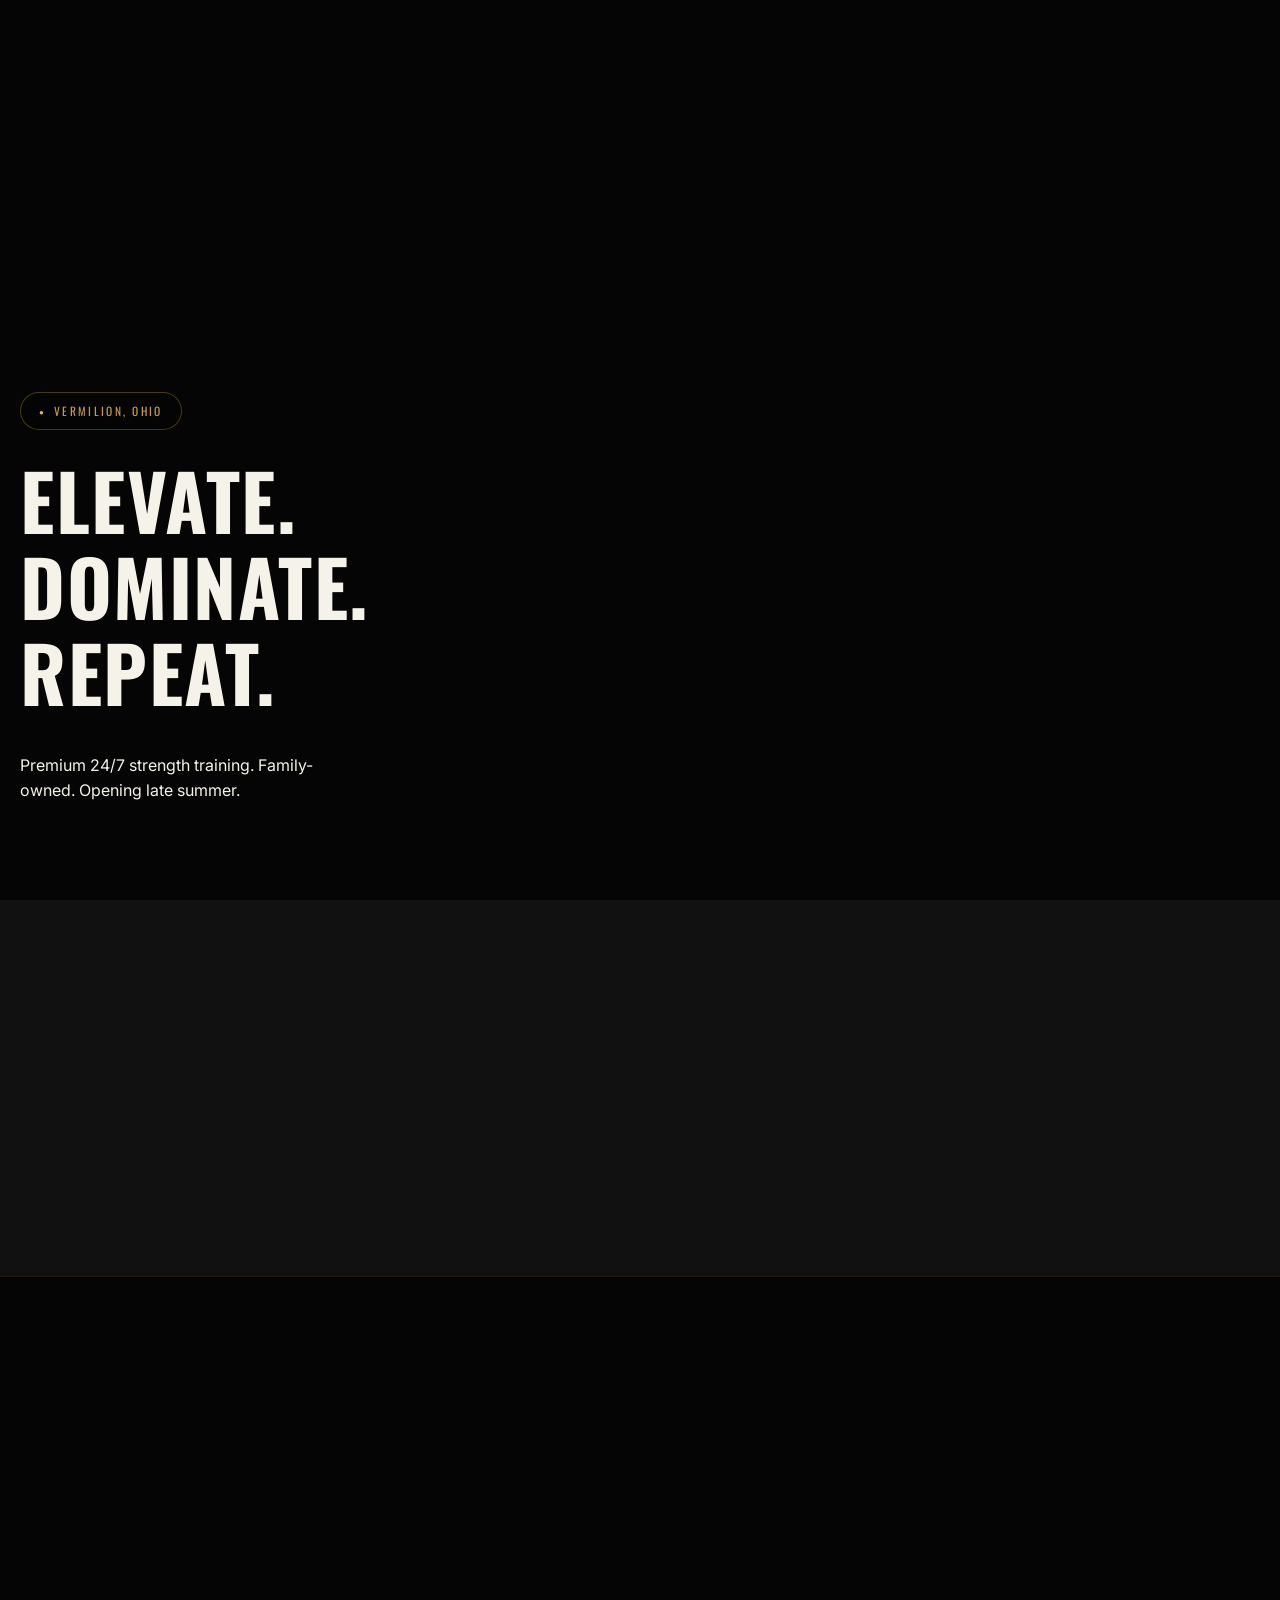
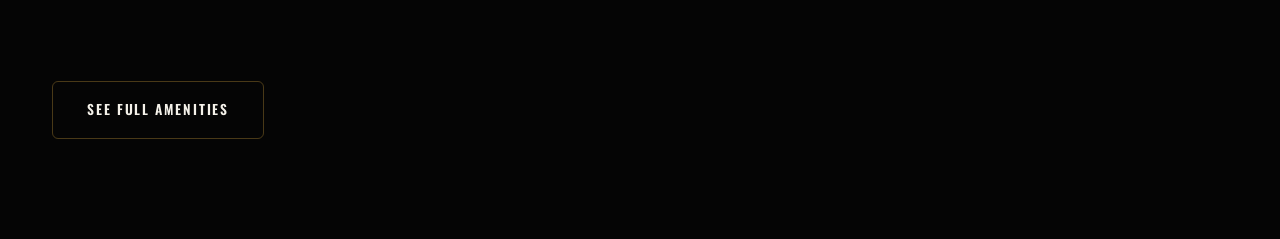
==== index.html @ 4d2f26b1 "Grey out and strike through completed Build milestones" ====
<!doctype html>
<html lang="en">
<head>
<meta charset="UTF-8">
<meta name="viewport" content="width=device-width, initial-scale=1">
<title>Apex Strength Club | 24/7 Gym Coming to Vermilion, Ohio</title>
<meta name="description" content="Apex Strength Club is bringing premium 24/7 strength training, recovery amenities, a posing room, smoothie bar, and a luxury gym experience to Vermilion, Ohio.">
<link rel="canonical" href="https://apexstrengthclub.com/">

<meta property="og:type" content="website">
<meta property="og:title" content="Apex Strength Club | 24/7 Gym Coming to Vermilion, Ohio">
<meta property="og:description" content="Premium 24/7 strength training, recovery, and bodybuilding culture coming to Vermilion, Ohio. Memberships starting at $64.99/month.">
<meta property="og:image" content="https://apexstrengthclub.com/assets/images/web/gym-interior-main.jpg">
<meta property="og:url" content="https://apexstrengthclub.com/">
<meta name="twitter:card" content="summary_large_image">

<link rel="icon" href="/favicon.ico" sizes="any">
<link rel="icon" type="image/png" sizes="32x32" href="assets/images/favicon/favicon-32.png">
<link rel="icon" type="image/png" sizes="16x16" href="assets/images/favicon/favicon-16.png">
<link rel="apple-touch-icon" sizes="180x180" href="assets/images/favicon/apple-touch-icon.png">

<link rel="preconnect" href="https://fonts.googleapis.com">
<link rel="preconnect" href="https://fonts.gstatic.com" crossorigin>
<link href="https://fonts.googleapis.com/css2?family=Oswald:wght@500;600;700&family=Inter:wght@400;500;600&display=swap" rel="stylesheet">
<link rel="stylesheet" href="assets/css/styles.css?v=16">

<script type="application/ld+json">
{
  "@context": "https://schema.org",
  "@type": "SportsActivityLocation",
  "name": "Apex Strength Club",
  "image": "https://apexstrengthclub.com/assets/images/web/gym-interior-main.jpg",
  "url": "https://apexstrengthclub.com/",
  "email": "apexstrengthclub00@gmail.com",
  "address": {
    "@type": "PostalAddress",
    "streetAddress": "4345 Liberty Avenue",
    "addressLocality": "Vermilion",
    "addressRegion": "OH",
    "postalCode": "44089",
    "addressCountry": "US"
  },
  "openingHours": "Mo-Su 00:00-24:00",
  "priceRange": "$20-$69.99",
  "sameAs": ["https://www.facebook.com/p/Apex-strength-Club-61581613797288/"]
}
</script>
<!-- CONFIRM before launch: add "telephone" field to the schema above once a business line is public. -->

<!-- Vercel Web Analytics -->
<script>window.va = window.va || function () { (window.vaq = window.vaq || []).push(arguments); };</script>
<script defer src="/_vercel/insights/script.js"></script>
</head>
<body data-page="home">

<div id="nav-ph"></div>

<main id="main-content">

  <!-- HERO -->
  <section class="hero">
    <video class="hero-media" data-bg-video autoplay muted loop playsinline preload="auto" poster="assets/images/posters/apex-gym-hero.jpg">
      <source src="assets/videos/optimized/apex-gym-hero.mp4" type="video/mp4">
    </video>
    <div class="container hero-content">
      <span class="hero-badge">Vermilion, Ohio</span>
      <h1>Elevate.<br>Dominate.<br>Repeat.</h1>
      <p class="lead" style="max-width:340px; font-size:1rem;">Premium 24/7 strength training. Family-owned. Opening late summer.</p>
    </div>
  </section>

  <!-- MEMBERSHIP CTA -->
  <section class="section section-alt" style="text-align:center;">
    <div class="container" data-reveal="up">
      <span class="kicker" style="justify-content:center">Membership</span>
      <h2>Starting at $64.99/month.</h2>
      <div class="cta-row" style="justify-content:center;">
        <a href="memberships.html" class="btn btn-primary">View Memberships</a>
      </div>
    </div>
  </section>

  <!-- DAY PASS CTA -->
  <section class="section" style="text-align:center; border-top:1px solid var(--border);">
    <div class="container" data-reveal="up">
      <span class="kicker" style="justify-content:center">New To Apex?</span>
      <h2>Come Check It Out With A Day Pass!</h2>
      <p class="lead" style="max-width:560px; margin-left:auto; margin-right:auto;">Not ready to commit to a membership? A day pass gets you full access to Apex for a single visit &mdash; no membership required.</p>
      <div class="cta-row" style="justify-content:center;">
        <a href="https://guru.gyminsight.com/join/woMivneUurTjLHj?optionId=2a419b0b-6538-4065-9791-3a7a3e7a1e15" target="_blank" rel="noopener noreferrer" class="btn btn-primary">Learn About Day Passes</a>
      </div>
    </div>
  </section>

  <!-- BRAND STATEMENT -->
  <section class="section section-alt" style="text-align:center; border-top:1px solid var(--border);">
    <div class="container" style="max-width:720px;" data-reveal="up">
      <span class="kicker" style="justify-content:center">Family-Owned</span>
      <h2>Every detail, considered.</h2>
      <p class="lead">From the strength floor to the posing room to recovery &mdash; Apex is built to one standard. Membership is limited to 250 total spots.</p>
      <a href="about.html" class="link-minimal">Our Story &rarr;</a>
    </div>
  </section>

  <!-- GALLERY TEASER -->
  <section class="section" id="gallery">
    <div class="container">
      <div class="section-header" data-reveal="up">
        <span class="kicker">Inside Apex</span>
        <h2>A first look at what's coming.</h2>
        <p class="lead">Renderings of the strength floor, posing room, lobby, and locker rooms &mdash; the visual direction for the finished club.</p>
      </div>
      <div class="gallery-grid">
        <button type="button" class="gallery-item wide tall" data-lightbox="assets/images/web/gym-interior-main.jpg" data-caption="Main strength floor" data-reveal="left">
          <img src="assets/images/web/gym-interior-main.jpg" alt="Rendering of the Apex Strength Club main weight room with racks and the gold Apex wordmark on the back wall" loading="lazy">
          <span class="gallery-caption">Main Strength Floor</span>
        </button>
        <button type="button" class="gallery-item" data-lightbox="assets/images/web/gym-interior-lobby.jpg" data-caption="Front desk and lobby" data-reveal="right" data-reveal-delay="1">
          <img src="assets/images/web/gym-interior-lobby.jpg" alt="Rendering of the Apex Strength Club lobby and front desk with gold signage" loading="lazy">
          <span class="gallery-caption">Lobby</span>
        </button>
        <button type="button" class="gallery-item" data-lightbox="assets/images/web/posing-room-mockup.jpg" data-caption="Posing room" data-reveal="right" data-reveal-delay="2">
          <img src="assets/images/web/posing-room-mockup.jpg" alt="Rendering of the Apex Strength Club posing room with mirrored wall and gold branding" loading="lazy">
          <span class="gallery-caption">Posing Room</span>
        </button>
        <button type="button" class="gallery-item wide" data-lightbox="assets/images/web/gym-interior-main-2.jpg" data-caption="Dumbbell and accessory area" data-reveal="left" data-reveal-delay="2">
          <img src="assets/images/web/gym-interior-main-2.jpg" alt="Rendering of the Apex Strength Club dumbbell and accessory training area" loading="lazy">
          <span class="gallery-caption">Free Weight Area</span>
        </button>
        <button type="button" class="gallery-item" data-lightbox="assets/images/web/lockeroom-mockup.jpg" data-caption="Locker rooms and showers" data-reveal="right" data-reveal-delay="3">
          <img src="assets/images/web/lockeroom-mockup.jpg" alt="Rendering of the Apex Strength Club locker room and shower area with black tile and warm wood" loading="lazy">
          <span class="gallery-caption">Locker Rooms</span>
        </button>
      </div>
      <div class="cta-row" style="margin-top:36px;">
        <a href="amenities.html" class="btn btn-outline">See Full Amenities</a>
      </div>
    </div>
  </section>

</main>

<div id="footer-ph"></div>

<!-- Lightbox -->
<div class="lightbox" id="lightbox" role="dialog" aria-modal="true" aria-label="Image preview">
  <button class="lightbox-close" aria-label="Close image">&times;</button>
  <img src="" alt="">
  <p class="lightbox-caption"></p>
</div>
<div id="sticky-cta-ph"></div>

<script src="assets/js/components.js?v=6"></script>
<script>
  document.getElementById('nav-ph').innerHTML = NAV(document.body.dataset.page);
  document.getElementById('footer-ph').innerHTML = FOOTER;
  document.getElementById('sticky-cta-ph').innerHTML = MOBILE_STICKY_CTA;
</script>
<script src="assets/js/script.js?v=5"></script>
</body>
</html>
---- assets/css/styles.css ----
/* ============================================================
   APEX STRENGTH CLUB — design tokens + site styles
   Palette/type per client brief. No hardcoded colors below —
   everything reaches for the tokens in :root.
   ============================================================ */

:root {
  /* Brand colors (from build brief) */
  --bg: #050505;
  --surface: #111111;
  --panel: #1a1a1a;
  --accent: #c89a3a;
  --accent-glow: #e0b65a;
  --text: #f5f2ea;
  --muted: #a7a7a7;

  /* Derived */
  --border: rgba(200, 154, 58, 0.15);
  --border-s: rgba(200, 154, 58, 0.35);
  --shadow-glow: 0 0 40px rgba(200, 154, 58, 0.18);
  --overlay-strong: rgba(5, 5, 5, 0.78);
  --overlay-soft: rgba(5, 5, 5, 0.45);

  /* Radii */
  --r: 6px;
  --rl: 12px;
  --rxl: 20px;

  /* Type */
  --fd: 'Oswald', sans-serif;
  --fb: 'Inter', sans-serif;

  /* Layout */
  --container: 1240px;
  --nav-h: 88px;
}

/* ---------- Reset ---------- */
*, *::before, *::after { box-sizing: border-box; }
html { scroll-behavior: smooth; scroll-padding-top: var(--nav-h); overflow-x: hidden; }
body {
  margin: 0;
  background: var(--bg);
  color: var(--text);
  font-family: var(--fb);
  font-size: 16px;
  line-height: 1.6;
  -webkit-font-smoothing: antialiased;
  overflow-x: hidden; /* scroll-reveal transforms shouldn't introduce a horizontal scrollbar */
}
img { max-width: 100%; display: block; }
a { color: inherit; text-decoration: none; }
ul { list-style: none; margin: 0; padding: 0; }
button { font-family: inherit; cursor: pointer; }
input, select, textarea { font-family: inherit; }

/* Visible focus state everywhere, never silently removed */
a:focus-visible, button:focus-visible, input:focus-visible,
textarea:focus-visible, select:focus-visible {
  outline: 2px solid var(--accent-glow);
  outline-offset: 3px;
}

.visually-hidden {
  position: absolute; width: 1px; height: 1px; overflow: hidden;
  clip: rect(0 0 0 0); white-space: nowrap;
}

.skip-link {
  position: absolute; left: -9999px; top: 0; z-index: 2000;
  background: var(--accent); color: #14100a;
  padding: 12px 20px; border-radius: 0 0 var(--r) 0;
  font-family: var(--fd); text-transform: uppercase; letter-spacing: 0.05em;
}
.skip-link:focus { left: 0; }

/* ---------- Typography ---------- */
h1, h2, h3, h4 {
  font-family: var(--fd);
  text-transform: uppercase;
  letter-spacing: 0.03em;
  font-weight: 600;
  line-height: 1.12;
  margin: 0 0 0.5em;
  color: var(--text);
}
h1 { font-size: clamp(2.6rem, 6vw, 5rem); font-weight: 700; letter-spacing: 0.02em; }
h2 { font-size: clamp(2rem, 4vw, 3rem); }
h3 { font-size: clamp(1.25rem, 2.4vw, 1.6rem); }
p { margin: 0 0 1em; color: var(--muted); }
p.lead { font-size: 1.2rem; color: var(--text); }
strong { color: var(--text); }

.kicker {
  display: inline-flex;
  align-items: center;
  gap: 10px;
  font-family: var(--fd);
  text-transform: uppercase;
  letter-spacing: 0.28em;
  font-size: 0.78rem;
  color: var(--accent);
  margin-bottom: 1.1em;
}
.kicker::before {
  content: '';
  width: 28px; height: 2px;
  background: var(--accent);
  display: inline-block;
}

.text-gold { color: var(--accent); }
.text-muted { color: var(--muted); }

/* Understated secondary/exploratory link — reserve solid buttons for the one
   primary action per section, this for "learn more"-weight links. */
.link-minimal {
  display: inline-flex;
  align-items: center;
  gap: 8px;
  font-family: var(--fd);
  text-transform: uppercase;
  letter-spacing: 0.1em;
  font-size: 0.82rem;
  color: var(--accent);
  border-bottom: 1px solid var(--border-s);
  padding-bottom: 5px;
  transition: gap 0.25s ease, border-color 0.25s ease;
}
.link-minimal:hover { gap: 13px; border-color: var(--accent); }

/* ---------- Layout helpers ---------- */
.container {
  max-width: var(--container);
  margin: 0 auto;
  padding: 0 32px;
}
.section { padding: 100px 0; }
.section-alt { background: var(--surface); }
.section-header { max-width: 680px; margin-bottom: 56px; }
.section-header.center { margin-left: auto; margin-right: auto; text-align: center; }
.section-divider {
  height: 1px;
  background: linear-gradient(90deg, transparent, var(--border-s), transparent);
  border: none;
  margin: 0;
}

/* Peak motif divider — nods to the logo's mountain mark without repeating it literally */
.peak-divider {
  display: flex;
  justify-content: center;
  padding: 0;
  background: var(--bg);
}
.peak-divider svg { display: block; width: 64px; height: 24px; }

/* ---------- Buttons ---------- */
.btn {
  display: inline-flex;
  align-items: center;
  justify-content: center;
  gap: 10px;
  font-family: var(--fd);
  text-transform: uppercase;
  letter-spacing: 0.14em;
  font-size: 0.85rem;
  font-weight: 600;
  padding: 17px 34px;
  border-radius: var(--r);
  border: 1px solid transparent;
  transition: transform 0.2s ease, box-shadow 0.2s ease, background 0.2s ease, color 0.2s ease;
  white-space: nowrap;
}
.btn-primary {
  background: linear-gradient(135deg, var(--accent-glow), var(--accent));
  color: #14100a;
}
.btn-primary:hover { transform: translateY(-2px); box-shadow: var(--shadow-glow); }
.btn-outline {
  background: transparent;
  color: var(--text);
  border-color: var(--border-s);
}
.btn-outline:hover { border-color: var(--accent); color: var(--accent); }
.btn-block { width: 100%; }
.btn-sm { padding: 12px 22px; font-size: 0.75rem; }

.cta-row { display: flex; flex-wrap: wrap; gap: 16px; align-items: center; }

/* ---------- Nav ---------- */
.site-nav {
  position: fixed;
  top: 0; left: 0; right: 0;
  z-index: 500;
  display: flex;
  align-items: center;
  justify-content: space-between;
  height: var(--nav-h);
  padding: 0 32px;
  background: linear-gradient(to bottom, rgba(5,5,5,0.9), rgba(5,5,5,0));
  transition: background 0.3s ease, box-shadow 0.3s ease;
}
.site-nav.is-scrolled {
  background: rgba(5, 5, 5, 0.94);
  box-shadow: 0 1px 0 var(--border);
  backdrop-filter: blur(8px);
}
.nav-logo { display: flex; align-items: center; gap: 12px; flex-shrink: 0; }
.nav-logo img { height: 46px; width: 46px; object-fit: contain; }
.nav-logo-text {
  font-family: var(--fd);
  text-transform: uppercase;
  letter-spacing: 0.16em;
  font-size: 1rem;
  line-height: 1.1;
}
.nav-logo-text span { display: block; font-size: 0.6rem; color: var(--accent); letter-spacing: 0.3em; margin-top: 2px; }

.nav-links {
  display: flex;
  align-items: center;
  gap: 34px;
  margin: 0 auto;
}
.nav-links a {
  font-family: var(--fd);
  text-transform: uppercase;
  letter-spacing: 0.08em;
  font-size: 0.82rem;
  color: var(--text);
  position: relative;
  padding: 6px 0;
}
.nav-links a::after {
  content: '';
  position: absolute; left: 0; right: 100%; bottom: 0;
  height: 1px; background: var(--accent);
  transition: right 0.25s ease;
}
.nav-links a:hover::after, .nav-links a.is-active::after { right: 0; }
.nav-links a.is-active { color: var(--accent); }

.nav-dropdown { position: relative; list-style: none; }
.nav-dropdown-toggle {
  display: flex; align-items: center; gap: 6px;
  background: transparent; border: none; color: var(--text);
  font-family: var(--fd);
  text-transform: uppercase;
  letter-spacing: 0.08em;
  font-size: 0.82rem;
  padding: 6px 0;
}
.nav-dropdown-toggle .caret { font-size: 0.6rem; color: var(--accent); transition: transform 0.2s ease; }
.nav-dropdown-toggle.is-active { color: var(--accent); }
.nav-dropdown:hover .nav-dropdown-toggle .caret,
.nav-dropdown.is-open .nav-dropdown-toggle .caret { transform: rotate(180deg); }
.nav-dropdown-menu {
  position: absolute; top: calc(100% + 14px); left: 50%;
  transform: translateX(-50%) translateY(-6px);
  min-width: 160px;
  background: rgba(5, 5, 5, 0.98);
  border: 1px solid var(--border-s);
  border-radius: var(--r);
  padding: 8px;
  opacity: 0; visibility: hidden; pointer-events: none;
  transition: opacity 0.2s ease, transform 0.2s ease, visibility 0.2s ease;
  z-index: 20;
}
/* Invisible hover bridge: without this, moving the cursor straight down from
   "More" into the gap above the menu leaves both elements and closes it
   before the click ever lands. */
.nav-dropdown-menu::before {
  content: '';
  position: absolute;
  top: -14px; left: 0; right: 0; height: 14px;
}
.nav-dropdown:hover .nav-dropdown-menu,
.nav-dropdown.is-open .nav-dropdown-menu {
  opacity: 1; visibility: visible; pointer-events: auto;
  transform: translateX(-50%) translateY(0);
}
.nav-dropdown-menu a {
  display: block;
  padding: 10px 12px;
  white-space: nowrap;
  font-family: var(--fd);
  text-transform: uppercase;
  letter-spacing: 0.08em;
  font-size: 0.82rem;
  color: var(--text);
  border-radius: var(--r);
}
.nav-dropdown-menu a::after { display: none; }
.nav-dropdown-menu a:hover, .nav-dropdown-menu a.is-active { color: var(--accent); background: rgba(200, 154, 58, 0.08); }

.nav-actions { display: flex; align-items: center; gap: 18px; }
.nav-cta { flex-shrink: 0; }

.nav-toggle {
  display: none;
  flex-direction: column;
  justify-content: center;
  gap: 5px;
  width: 40px; height: 40px;
  background: transparent;
  border: 1px solid var(--border-s);
  border-radius: var(--r);
}
.nav-toggle span {
  display: block; height: 2px; width: 20px;
  margin: 0 auto;
  background: var(--text);
  transition: transform 0.25s ease, opacity 0.25s ease;
}
.nav-toggle[aria-expanded="true"] span:nth-child(1) { transform: translateY(7px) rotate(45deg); }
.nav-toggle[aria-expanded="true"] span:nth-child(2) { opacity: 0; }
.nav-toggle[aria-expanded="true"] span:nth-child(3) { transform: translateY(-7px) rotate(-45deg); }

/* ---------- Hero ---------- */
.hero {
  position: relative;
  min-height: 100svh;
  display: flex;
  align-items: flex-end;
  overflow: hidden;
  background: var(--bg) center/cover no-repeat;
}
.hero-media {
  position: absolute; inset: 0;
  width: 100%; height: 100%;
  object-fit: cover;
  z-index: 0;
  pointer-events: none; /* purely decorative background video — never intercept taps or show as "interactive" */
}
/* Belt-and-suspenders: some mobile browsers overlay a native play button on
   any <video>, autoplaying or not. These are background decoration, not a
   media player, so suppress every vendor's version of that control. */
.hero-media::-webkit-media-controls,
.hero-media::-webkit-media-controls-start-playback-button,
.hero-media::-webkit-media-controls-play-button {
  display: none !important;
  -webkit-appearance: none;
}
.hero::after {
  content: '';
  position: absolute; inset: 0;
  background:
    linear-gradient(to top, var(--overlay-strong) 10%, rgba(5,5,5,0.35) 55%, rgba(5,5,5,0.55) 100%);
  z-index: 1;
}
.hero-content {
  position: relative;
  z-index: 2;
  width: 100%;
  padding: 180px 0 80px;
}
.hero-badge {
  display: inline-flex;
  align-items: center;
  gap: 8px;
  border: 1px solid var(--border-s);
  background: rgba(5,5,5,0.5);
  color: var(--accent);
  font-family: var(--fd);
  text-transform: uppercase;
  letter-spacing: 0.2em;
  font-size: 0.72rem;
  padding: 9px 18px;
  border-radius: 999px;
  margin-bottom: 26px;
}
.hero-badge::before { content: '●'; font-size: 0.5rem; color: var(--accent-glow); }
.hero h1 { max-width: 900px; }
.hero .lead { max-width: 560px; font-size: 1.15rem; }
.hero-trustbar {
  display: flex; flex-wrap: wrap;
  gap: 12px 28px;
  margin-top: 46px;
  padding-top: 26px;
  border-top: 1px solid var(--border);
}
.hero-trustbar li {
  display: flex; align-items: center; gap: 8px;
  font-family: var(--fd);
  text-transform: uppercase;
  letter-spacing: 0.08em;
  font-size: 0.78rem;
  color: var(--text);
}
.hero-trustbar li::before { content: '◆'; color: var(--accent); font-size: 0.6rem; }

.page-hero {
  position: relative;
  min-height: 56vh;
  display: flex;
  align-items: flex-end;
  overflow: hidden;
  background: var(--bg) center/cover no-repeat;
}
.page-hero::after {
  content: '';
  position: absolute; inset: 0;
  background: linear-gradient(to top, var(--overlay-strong) 10%, rgba(5,5,5,0.45) 70%, rgba(5,5,5,0.65) 100%);
  z-index: 1;
}
.page-hero-media {
  position: absolute; inset: 0; width: 100%; height: 100%; object-fit: cover; z-index: 0;
}
.page-hero-content { position: relative; z-index: 2; padding: 170px 0 64px; }
.breadcrumb {
  font-family: var(--fd); text-transform: uppercase; letter-spacing: 0.14em;
  font-size: 0.75rem; color: var(--muted); margin-bottom: 18px;
}
.breadcrumb a:hover { color: var(--accent); }

/* ---------- Founding 50 offer band ---------- */
.offer-band {
  background: var(--panel);
  border-top: 1px solid var(--border);
  border-bottom: 1px solid var(--border);
  position: relative;
}
.offer-grid {
  display: grid;
  grid-template-columns: 1.2fr 1fr;
  gap: 60px;
  align-items: center;
}
.offer-stats {
  display: grid;
  grid-template-columns: repeat(3, 1fr);
  gap: 20px;
  margin: 34px 0;
}
.offer-stat {
  border: 1px solid var(--border);
  border-radius: var(--rl);
  padding: 22px 16px;
  text-align: center;
  background: rgba(200,154,58,0.03);
}
.offer-stat .num {
  font-family: var(--fd);
  font-size: clamp(1.6rem, 3vw, 2.2rem);
  color: var(--accent);
  display: block;
  margin-bottom: 4px;
}
.offer-stat .label {
  font-size: 0.72rem;
  text-transform: uppercase;
  letter-spacing: 0.1em;
  color: var(--muted);
}
.offer-card {
  background: linear-gradient(160deg, var(--surface), var(--bg));
  border: 1px solid var(--border-s);
  border-radius: var(--rxl);
  padding: 44px 38px;
  box-shadow: var(--shadow-glow);
}
.offer-price {
  font-family: var(--fd);
  font-size: clamp(3rem, 7vw, 4.4rem);
  color: var(--text);
  line-height: 1;
  margin-bottom: 4px;
}
.offer-price span { font-size: 1.2rem; color: var(--muted); text-transform: none; letter-spacing: 0; }
.offer-note { font-size: 0.85rem; color: var(--muted); margin: 18px 0 28px; }
.offer-list { display: flex; flex-direction: column; gap: 12px; margin-bottom: 30px; }
.offer-list li { display: flex; gap: 10px; align-items: flex-start; font-size: 0.92rem; color: var(--text); }
.offer-list li::before { content: '✓'; color: var(--accent); font-weight: 700; flex-shrink: 0; }

/* ---------- Membership pricing cards ---------- */
.pricing-grid {
  display: grid;
  grid-template-columns: repeat(3, 1fr);
  gap: 28px;
  align-items: stretch;
  padding-top: 14px; /* room for the badge to float above a card without clipping */
}
.pricing-card {
  position: relative;
  display: flex;
  flex-direction: column;
  background: linear-gradient(160deg, var(--surface), var(--bg));
  border: 1px solid var(--border-s);
  border-radius: var(--rxl);
  padding: 40px 30px;
  text-align: center;
  transform: scale(1);
  transition: transform 0.35s cubic-bezier(0.16, 0.8, 0.24, 1),
              opacity 0.35s ease, border-color 0.25s ease, box-shadow 0.35s ease;
}
/* Hovering one card grows it and gently recedes its siblings — a focus effect,
   not just a flat hover state. */
.pricing-grid:hover .pricing-card { transform: scale(0.96); opacity: 0.7; }
.pricing-grid .pricing-card:hover {
  transform: scale(1.06);
  opacity: 1;
  border-color: var(--accent);
  box-shadow: var(--shadow-glow);
  z-index: 2;
}
.pricing-card-badge {
  position: absolute; top: -14px; left: 50%;
  transform: translateX(-50%);
  background: linear-gradient(135deg, var(--accent-glow), var(--accent));
  color: #14100a;
  font-family: var(--fd);
  text-transform: uppercase;
  letter-spacing: 0.08em;
  font-size: 0.68rem;
  font-weight: 600;
  padding: 6px 16px;
  border-radius: 999px;
  white-space: nowrap;
}
.pricing-card h3 { font-size: 1.05rem; margin-bottom: 2px; }
.pricing-card-price {
  font-family: var(--fd);
  font-size: clamp(2.2rem, 4vw, 2.6rem);
  color: var(--accent);
  line-height: 1;
  margin: 14px 0 2px;
}
.pricing-card-price span { font-size: 0.9rem; color: var(--muted); text-transform: none; letter-spacing: 0; }
.pricing-card-note { font-size: 0.8rem; color: var(--muted); margin-bottom: 22px; }
.pricing-card .offer-list { flex: 1; text-align: left; }
.pricing-card .btn { width: 100%; margin-top: 24px; }

@media (max-width: 1024px) {
  .pricing-grid { grid-template-columns: 1fr; max-width: 460px; margin: 0 auto; }
  .pricing-grid:hover .pricing-card { transform: scale(1); opacity: 1; }
  .pricing-grid .pricing-card:hover { transform: scale(1); }
}

/* ---------- Amenities / feature grid ---------- */
.grid {
  display: grid;
  grid-template-columns: repeat(4, 1fr);
  gap: 24px;
}
.grid.cols-3 { grid-template-columns: repeat(3, 1fr); }
.grid.cols-2 { grid-template-columns: repeat(2, 1fr); }

.card {
  background: var(--surface);
  border: 1px solid var(--border);
  border-radius: var(--rl);
  padding: 32px 26px;
  transition: border-color 0.25s ease, transform 0.25s ease;
}
.card:hover { border-color: var(--border-s); transform: translateY(-4px); }
.icon-badge {
  width: 52px; height: 52px;
  border-radius: 50%;
  border: 1px solid var(--border-s);
  display: flex; align-items: center; justify-content: center;
  color: var(--accent);
  margin-bottom: 20px;
}
.icon-badge svg { width: 24px; height: 24px; }
.card h3 { margin-bottom: 10px; font-size: 1.1rem; }
.card p { font-size: 0.92rem; margin-bottom: 0; }

/* ---------- Merchandise / product cards ---------- */
.product-card { text-align: center; }
.product-visual {
  position: relative;
  aspect-ratio: 4 / 5;
  border-radius: var(--r);
  border: 1px dashed var(--border-s);
  background: linear-gradient(160deg, var(--panel), var(--surface));
  display: flex;
  flex-direction: column;
  align-items: center;
  justify-content: center;
  gap: 14px;
  margin-bottom: 22px;
  overflow: hidden;
  transition: border-color 0.3s ease, box-shadow 0.35s ease;
}
.product-card:hover .product-visual { border-color: var(--accent); box-shadow: var(--shadow-glow); }
.product-visual .icon-badge {
  margin-bottom: 0;
  transition: transform 0.35s cubic-bezier(0.16, 0.8, 0.24, 1);
}
.product-card:hover .product-visual .icon-badge { transform: scale(1.1); }
.product-visual-label {
  font-family: var(--fd);
  text-transform: uppercase;
  letter-spacing: 0.14em;
  font-size: 0.72rem;
  color: var(--muted);
}
.product-tag { font-size: 0.82rem; color: var(--muted); margin-top: 6px; margin-bottom: 0; }

/* ---------- Gallery ---------- */
.gallery-grid {
  display: grid;
  grid-template-columns: repeat(6, 1fr);
  grid-auto-rows: 220px;
  gap: 16px;
}
.gallery-item {
  position: relative;
  overflow: hidden;
  border-radius: var(--rl);
  cursor: pointer;
  grid-column: span 2;
}
button.gallery-item {
  display: block; width: 100%; margin: 0; padding: 0; border: 0;
  background: none; text-align: left; font: inherit; color: inherit;
}
.gallery-item.wide { grid-column: span 3; }
.gallery-item.tall { grid-row: span 2; }
.gallery-item img {
  width: 100%; height: 100%; object-fit: cover;
  transition: transform 0.5s ease;
}
.gallery-item:hover img { transform: scale(1.06); }
.gallery-item::after {
  content: '';
  position: absolute; inset: 0;
  background: linear-gradient(to top, rgba(5,5,5,0.75), transparent 55%);
}
.gallery-caption {
  position: absolute; left: 18px; bottom: 14px; z-index: 2;
  font-family: var(--fd); text-transform: uppercase; letter-spacing: 0.08em;
  font-size: 0.82rem; color: var(--text);
}

.lightbox {
  position: fixed; inset: 0; z-index: 1000;
  background: rgba(5,5,5,0.94);
  display: none;
  align-items: center; justify-content: center;
  padding: 40px;
}
.lightbox.is-open { display: flex; }
.lightbox img { max-width: 90vw; max-height: 82vh; border-radius: var(--r); }
.lightbox-close {
  position: absolute; top: 26px; right: 32px;
  width: 44px; height: 44px; border-radius: 50%;
  border: 1px solid var(--border-s); background: rgba(5,5,5,0.6); color: var(--text);
  font-size: 1.3rem; display: flex; align-items: center; justify-content: center;
}
.lightbox-caption {
  position: absolute; bottom: 30px; left: 0; right: 0; text-align: center;
  color: var(--muted); font-size: 0.85rem;
}

/* ---------- Timeline ---------- */
.timeline { display: flex; flex-direction: column; gap: 0; max-width: 720px; }
.timeline-item {
  position: relative;
  padding: 0 0 44px 44px;
  border-left: 1px solid var(--border-s);
}
.timeline-item:last-child { border-color: transparent; padding-bottom: 0; }
.timeline-dot {
  position: absolute; left: -7px; top: 0;
  width: 13px; height: 13px; border-radius: 50%;
  background: var(--bg); border: 2px solid var(--accent);
}
.timeline-item.is-active .timeline-dot { background: var(--accent); box-shadow: 0 0 0 4px rgba(200,154,58,0.2); }
.timeline-item.is-complete { opacity: 0.45; }
.timeline-item.is-complete .timeline-date,
.timeline-item.is-complete h3,
.timeline-item.is-complete p { color: var(--muted); }
.timeline-item.is-complete h3 { text-decoration: line-through; text-decoration-thickness: 1px; text-decoration-color: rgba(167,167,167,0.75); }
.timeline-item.is-complete .timeline-dot { border-color: var(--muted); }
.timeline-date {
  font-family: var(--fd); text-transform: uppercase; letter-spacing: 0.1em;
  font-size: 0.78rem; color: var(--accent); margin-bottom: 6px; display: block;
}
.timeline-item h3 { margin-bottom: 8px; }
.timeline-item p { margin-bottom: 0; }

/* ---------- About split ---------- */
.split {
  display: grid;
  grid-template-columns: 1fr 1fr;
  gap: 64px;
  align-items: center;
}
.split img { border-radius: var(--rxl); }
.split.reverse .split-media { order: 2; }

/* ---------- FAQ ---------- */
.faq-list { max-width: 820px; }
.faq-item {
  border-bottom: 1px solid var(--border);
}
.faq-question {
  width: 100%;
  display: flex; align-items: center; justify-content: space-between; gap: 20px;
  background: transparent; border: none; color: var(--text);
  text-align: left;
  padding: 26px 4px;
  font-family: var(--fd); text-transform: uppercase; letter-spacing: 0.03em;
  font-size: 1rem;
}
.faq-question .icon {
  flex-shrink: 0; width: 24px; height: 24px;
  border: 1px solid var(--border-s); border-radius: 50%;
  display: flex; align-items: center; justify-content: center;
  color: var(--accent); font-size: 0.9rem;
  transition: transform 0.25s ease;
}
.faq-item.is-open .faq-question .icon { transform: rotate(45deg); }
.faq-answer {
  max-height: 0;
  overflow: hidden;
  transition: max-height 0.3s ease;
}
.faq-answer-inner { padding: 0 4px 26px; max-width: 680px; }
.faq-item.is-open .faq-answer { max-height: 240px; }

/* ---------- Forms ---------- */
.form { display: flex; flex-direction: column; gap: 16px; max-width: 520px; }
.form-row { display: grid; grid-template-columns: 1fr 1fr; gap: 16px; }
.ff {
  width: 100%;
  background: var(--panel);
  border: 1px solid var(--border);
  border-radius: var(--r);
  padding: 15px 16px;
  color: var(--text);
  font-size: 1rem; /* keep >=16px so iOS Safari doesn't zoom on focus */
}
.ff::placeholder { color: var(--muted); }
.ff:focus { border-color: var(--accent); }
textarea.ff { resize: vertical; min-height: 110px; }
.form-note { font-size: 0.8rem; color: var(--muted); }

/* ---------- Map ---------- */
.map-section { border-radius: var(--rxl); overflow: hidden; border: 1px solid var(--border); }
.map-section iframe { display: block; filter: grayscale(0.3) invert(0.92) contrast(0.9); }

/* ---------- Footer ---------- */
.site-footer { background: var(--surface); border-top: 1px solid var(--border); padding: 80px 0 0; }
.footer-grid {
  display: grid;
  grid-template-columns: 1.6fr 1fr 1fr 1fr;
  gap: 40px;
  padding-bottom: 56px;
  border-bottom: 1px solid var(--border);
}
.footer-brand img { height: 44px; width: 44px; object-fit: contain; margin-bottom: 18px; }
.footer-brand p { font-size: 0.9rem; max-width: 280px; }
.footer-map {
  border-radius: var(--r);
  overflow: hidden;
  border: 1px solid var(--border);
  margin-bottom: 20px;
  max-width: 280px;
}
.footer-map iframe { display: block; filter: grayscale(0.3) invert(0.92) contrast(0.9); }
.footer-col h4 {
  font-size: 0.8rem; letter-spacing: 0.14em; color: var(--accent); margin-bottom: 18px;
}
.footer-col p, .footer-col a { font-size: 0.9rem; color: var(--muted); margin-bottom: 10px; display: block; }
.footer-col a:hover { color: var(--accent); }
.footer-social { display: flex; gap: 12px; margin-top: 6px; }
.footer-social a {
  width: 38px; height: 38px; border-radius: 50%;
  border: 1px solid var(--border-s);
  display: flex; align-items: center; justify-content: center;
  color: var(--text);
}
.footer-social a:hover { color: var(--accent); border-color: var(--accent); }
.footer-social svg { width: 16px; height: 16px; }

.footer-bottom {
  display: flex; flex-wrap: wrap; align-items: center; justify-content: space-between;
  gap: 12px;
  padding: 24px 0;
  font-size: 0.8rem;
  color: var(--muted);
}
.footer-credit a { color: var(--muted); }
.footer-credit a:hover { color: var(--accent); }

.footer-disclaimers {
  padding: 22px 0 32px;
  border-top: 1px solid var(--border);
  font-size: 0.74rem;
  color: var(--muted);
  display: flex; flex-direction: column; gap: 8px;
}

/* ---------- Mobile sticky CTA ---------- */
.mobile-sticky-cta {
  display: none;
  position: fixed; left: 0; right: 0; bottom: 0; z-index: 400;
  background: rgba(5,5,5,0.96);
  border-top: 1px solid var(--border-s);
  backdrop-filter: blur(10px);
  padding: 12px 14px calc(12px + env(safe-area-inset-bottom));
  gap: 10px;
}
.mobile-sticky-cta .msc-claim {
  flex: 1;
  text-align: center;
  background: linear-gradient(135deg, var(--accent-glow), var(--accent));
  color: #14100a;
  font-family: var(--fd); text-transform: uppercase; letter-spacing: 0.1em;
  font-size: 0.82rem; font-weight: 600;
  padding: 14px 10px;
  border-radius: var(--r);
}
.mobile-sticky-cta .msc-secondary {
  flex-shrink: 0;
  display: flex; align-items: center; justify-content: center;
  width: 48px;
  border: 1px solid var(--border-s);
  border-radius: var(--r);
  color: var(--text);
}

/* ---------- Prose pages (privacy / 404) ---------- */
.prose { max-width: 760px; }
.prose h2 { margin-top: 1.6em; }
.prose ul { list-style: disc; padding-left: 1.4em; margin-bottom: 1.2em; }
.prose li { color: var(--muted); margin-bottom: 0.4em; }

.error-page {
  min-height: 100vh;
  display: flex; flex-direction: column; align-items: center; justify-content: center;
  text-align: center;
  padding: 140px 24px 80px;
}
.error-page .code {
  font-family: var(--fd); color: var(--accent);
  font-size: clamp(4rem, 12vw, 8rem);
  line-height: 1;
  margin-bottom: 10px;
}

/* Badge (used for "coming soon" / status chips) */
.badge {
  display: inline-flex; align-items: center; gap: 8px;
  border: 1px solid var(--border-s);
  border-radius: 999px;
  padding: 6px 16px;
  font-family: var(--fd); text-transform: uppercase; letter-spacing: 0.12em;
  font-size: 0.7rem; color: var(--accent);
}

/* ============================================================
   Responsive — 1024 / 768 / 480 breakpoints, used consistently
   ============================================================ */
@media (max-width: 1024px) {
  .section { padding: 72px 0; }
  .grid { grid-template-columns: repeat(2, 1fr); }
  .grid.cols-3 { grid-template-columns: repeat(2, 1fr); }
  .offer-grid { grid-template-columns: 1fr; gap: 40px; }
  .split { grid-template-columns: 1fr; gap: 36px; }
  .split.reverse .split-media { order: 0; }
  .footer-grid { grid-template-columns: 1fr 1fr; gap: 36px; }
  .gallery-grid { grid-template-columns: repeat(4, 1fr); grid-auto-rows: 200px; }
  .gallery-item.wide { grid-column: span 2; }
}

@media (max-width: 768px) {
  .container { padding: 0 22px; }
  .site-nav { padding: 0 16px; }
  .nav-links {
    position: fixed; top: var(--nav-h); left: 0; right: 0;
    flex-direction: column; align-items: stretch;
    background: rgba(5,5,5,0.98);
    border-top: 1px solid var(--border);
    padding: 0 22px;
    gap: 4px;
    max-height: 0; overflow: hidden;
    transition: max-height 0.3s ease, padding 0.3s ease;
  }
  .nav-links.is-open { max-height: 640px; padding: 10px 22px 26px; }
  .nav-links a { display: block; width: 100%; padding: 14px 0; border-bottom: 1px solid var(--border); }
  .nav-links a::after { display: none; }
  .nav-toggle { display: flex; }
  /* .nav-links is position:fixed on mobile (out of flex flow), so with the CTA
     hidden, an empty .nav-actions box was still claiming the flex-end slot and
     stranding the toggle away from the true right edge. Drop it from flow too. */
  .nav-actions { display: none; }

  .nav-dropdown-toggle {
    width: 100%; justify-content: space-between;
    padding: 14px 0; border-bottom: 1px solid var(--border);
  }
  .nav-dropdown-menu {
    /* Plain display toggle on mobile — animating max-height here fights the
       outer nav-links flex column's own max-height transition and under-reports
       the container's height, clipping these links out of view. */
    display: none;
    position: static; transform: none;
    opacity: 1; visibility: visible; pointer-events: auto;
    background: transparent; border: none; z-index: auto;
    padding: 0 0 0 16px;
  }
  .nav-dropdown.is-open .nav-dropdown-menu { display: block; }
  /* Same specificity as the desktop :hover/.is-open transform rule, so it must be
     restated here (not just in the base .nav-dropdown-menu reset above) to win. */
  .nav-dropdown:hover .nav-dropdown-menu,
  .nav-dropdown.is-open .nav-dropdown-menu { transform: none; }
  .nav-dropdown-menu a { padding: 12px 0; border-bottom: 1px solid var(--border); }

  .section { padding: 56px 0; }
  .grid, .grid.cols-3, .grid.cols-2 { grid-template-columns: 1fr; }
  .offer-stats { grid-template-columns: 1fr; }
  .footer-grid { grid-template-columns: 1fr; gap: 30px; }
  .gallery-grid { grid-template-columns: repeat(2, 1fr); grid-auto-rows: 180px; }
  .gallery-item, .gallery-item.wide { grid-column: span 1; }
  .form-row { grid-template-columns: 1fr; }
  .mobile-sticky-cta { display: flex; }
  body { padding-bottom: 74px; } /* clear the sticky bar */
  .hero-content, .page-hero-content { padding-top: 150px; }
}

@media (max-width: 480px) {
  .section { padding: 40px 0; }
  .hero-trustbar { gap: 10px 18px; }
  .offer-card { padding: 32px 24px; }
  .btn { width: 100%; }
  .cta-row { flex-direction: column; align-items: stretch; }
  .footer-bottom { flex-direction: column; align-items: flex-start; }
}

@media (prefers-reduced-motion: reduce) {
  html { scroll-behavior: auto; }
  .gallery-item img, .card, .nav-links, .faq-answer, .product-visual, .product-visual .icon-badge { transition: none; }
}

/* ============================================================
   Scroll-reveal — elements pop in from the sides as they enter
   the viewport (see initScrollReveal in script.js). Purely a
   presentation layer: markup/content is unaffected either way.
   ============================================================ */
[data-reveal] {
  opacity: 0;
  transition: opacity 0.75s cubic-bezier(0.16, 0.8, 0.24, 1),
              transform 0.75s cubic-bezier(0.16, 0.8, 0.24, 1);
  will-change: transform, opacity;
}
[data-reveal="left"] { transform: translateX(-64px); }
[data-reveal="right"] { transform: translateX(64px); }
[data-reveal="up"] { transform: translateY(40px); }
[data-reveal].is-revealed { opacity: 1; transform: translateX(0) translateY(0); }

[data-reveal-delay="1"] { transition-delay: 0.08s; }
[data-reveal-delay="2"] { transition-delay: 0.16s; }
[data-reveal-delay="3"] { transition-delay: 0.24s; }
[data-reveal-delay="4"] { transition-delay: 0.32s; }
[data-reveal-delay="5"] { transition-delay: 0.4s; }
[data-reveal-delay="6"] { transition-delay: 0.48s; }

@media (max-width: 768px) {
  /* Shorter throw on mobile — narrower viewports make a 64px slide feel closer to a shove. */
  [data-reveal="left"] { transform: translateX(-32px); }
  [data-reveal="right"] { transform: translateX(32px); }
}

@media (prefers-reduced-motion: reduce) {
  [data-reveal] { opacity: 1; transform: none; transition: none; }
}
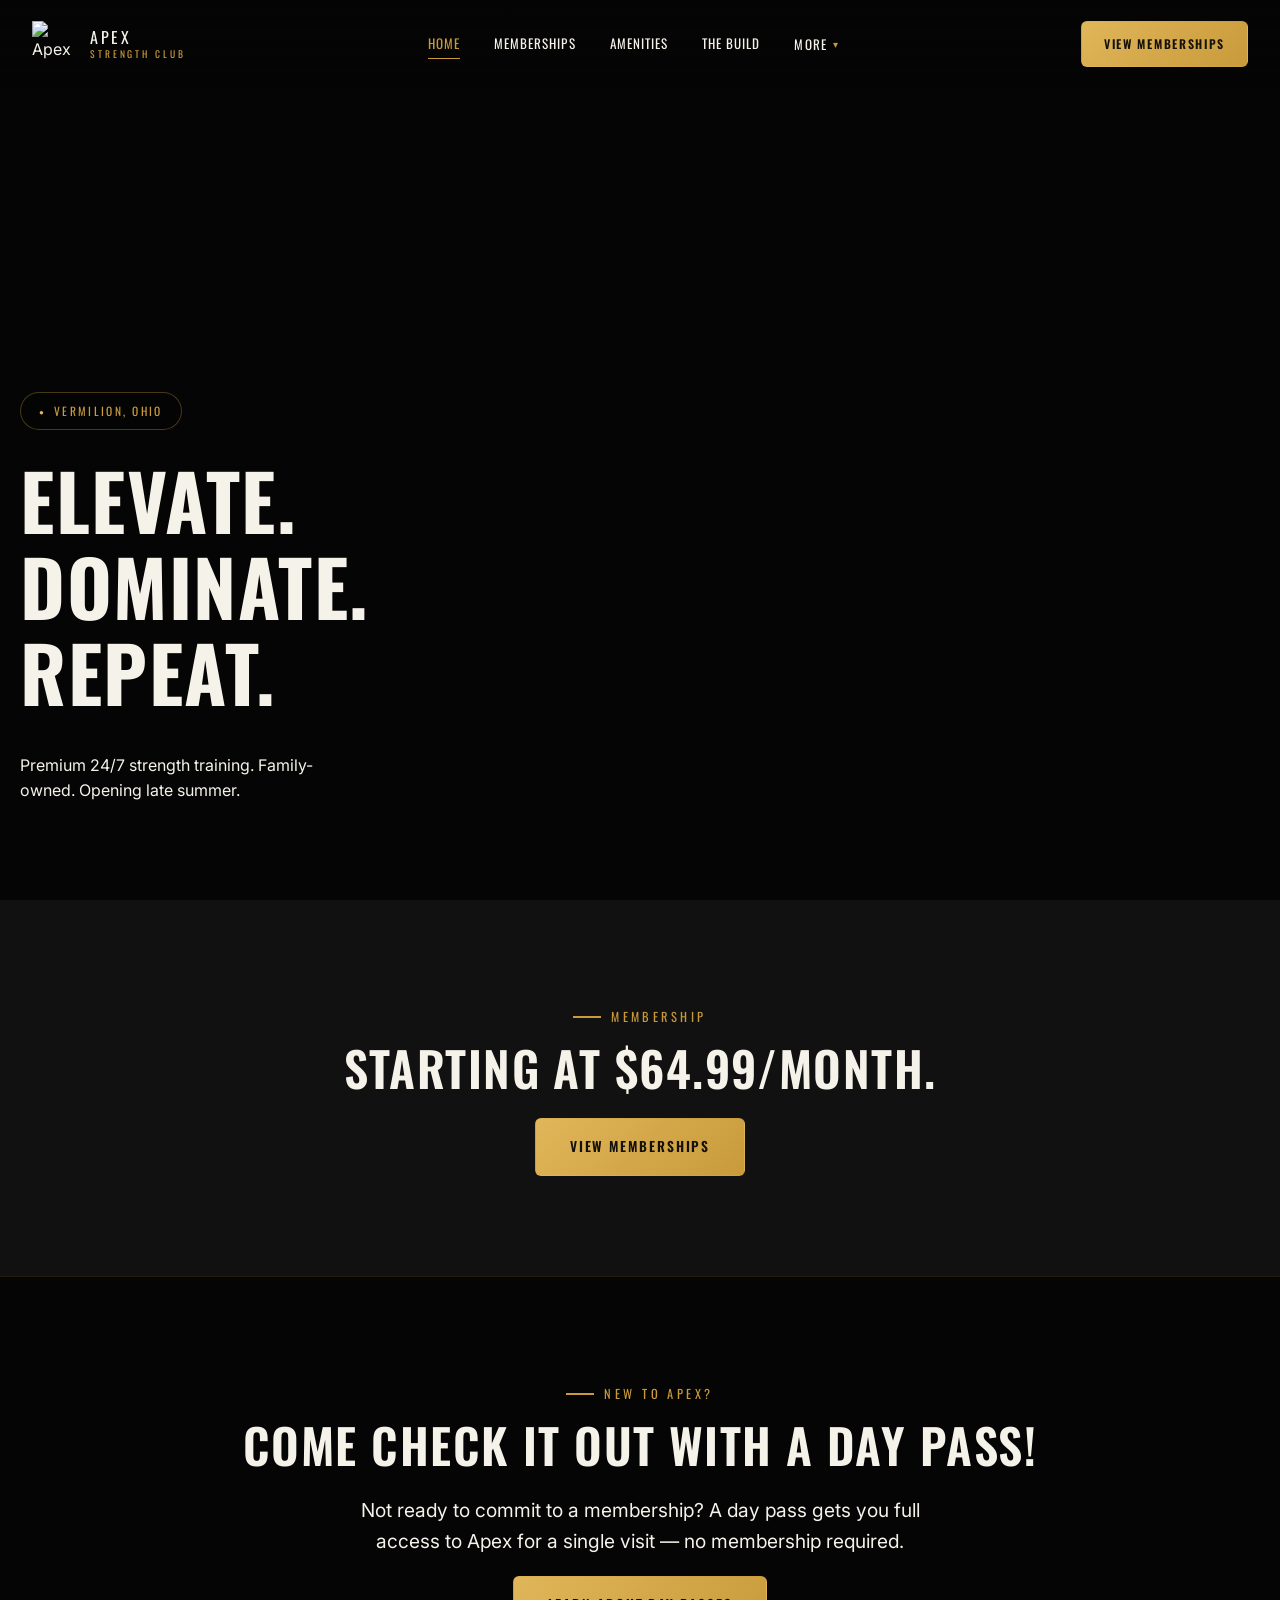
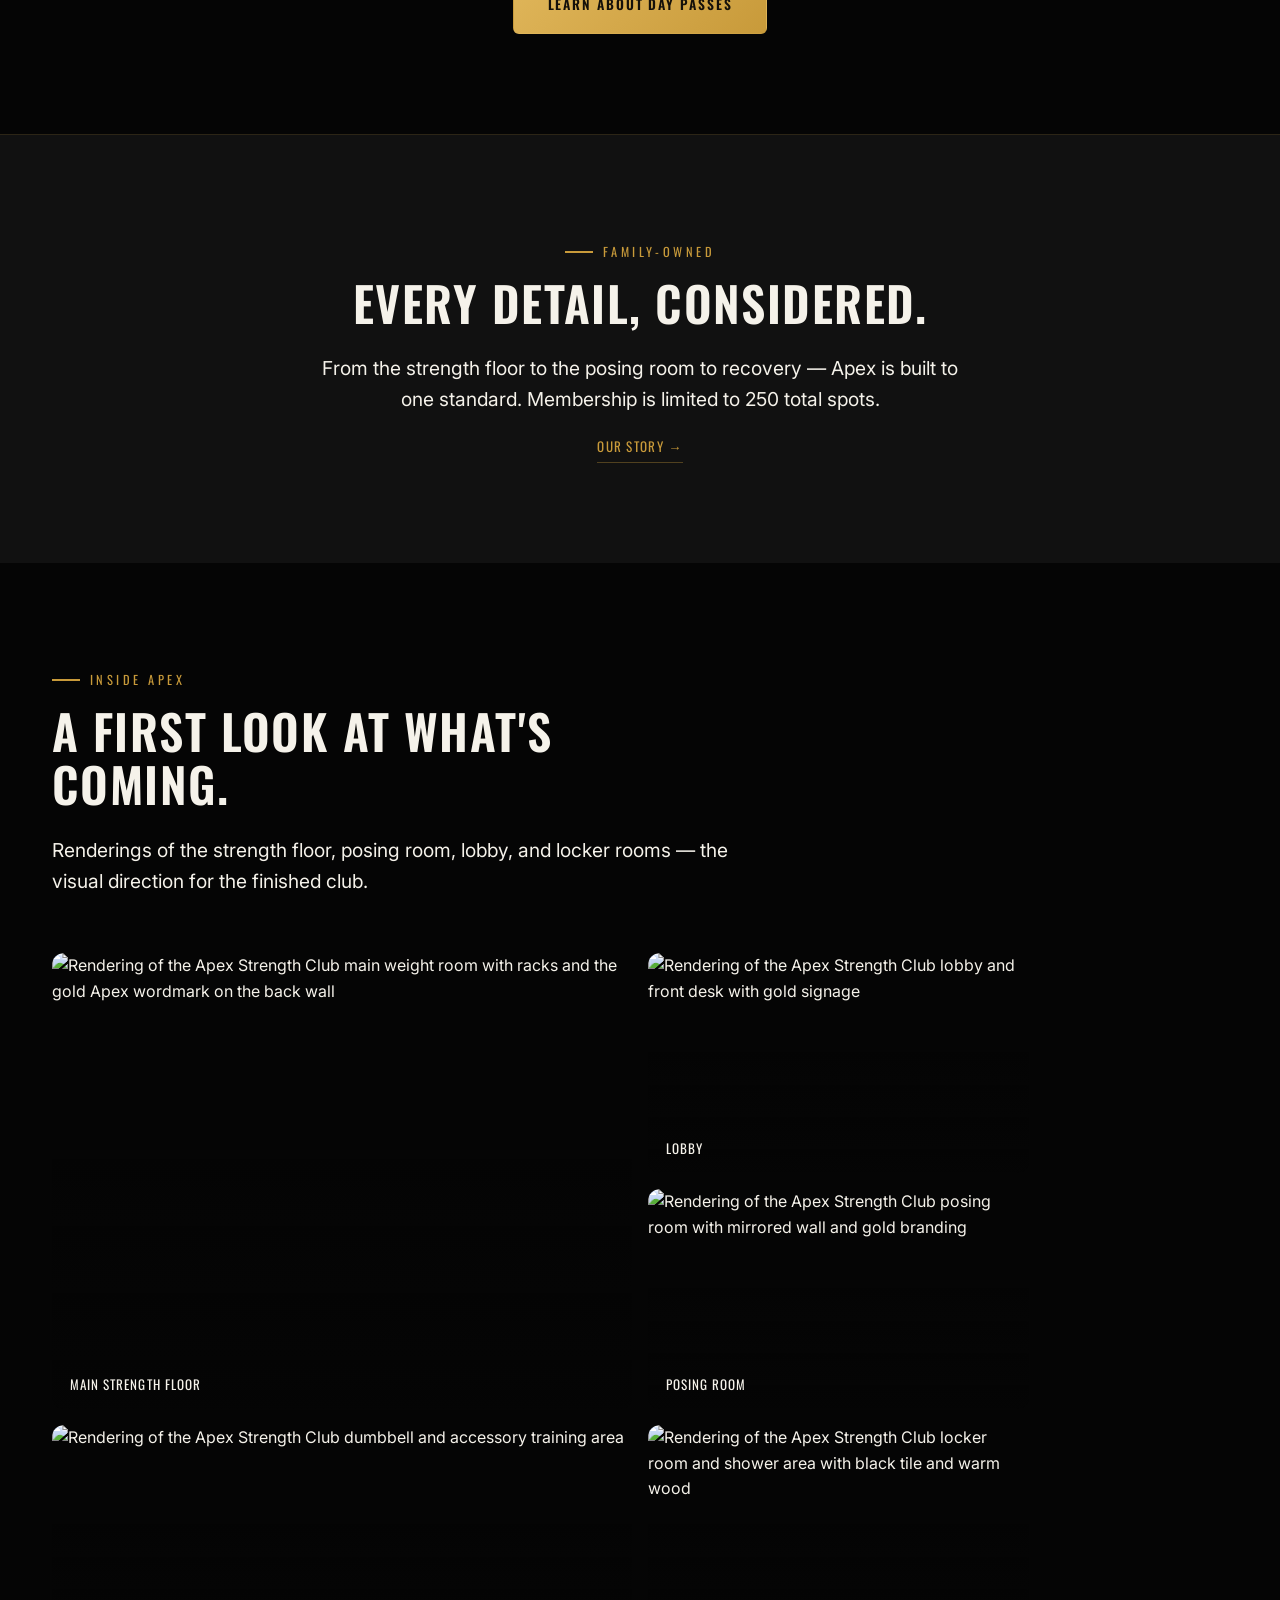
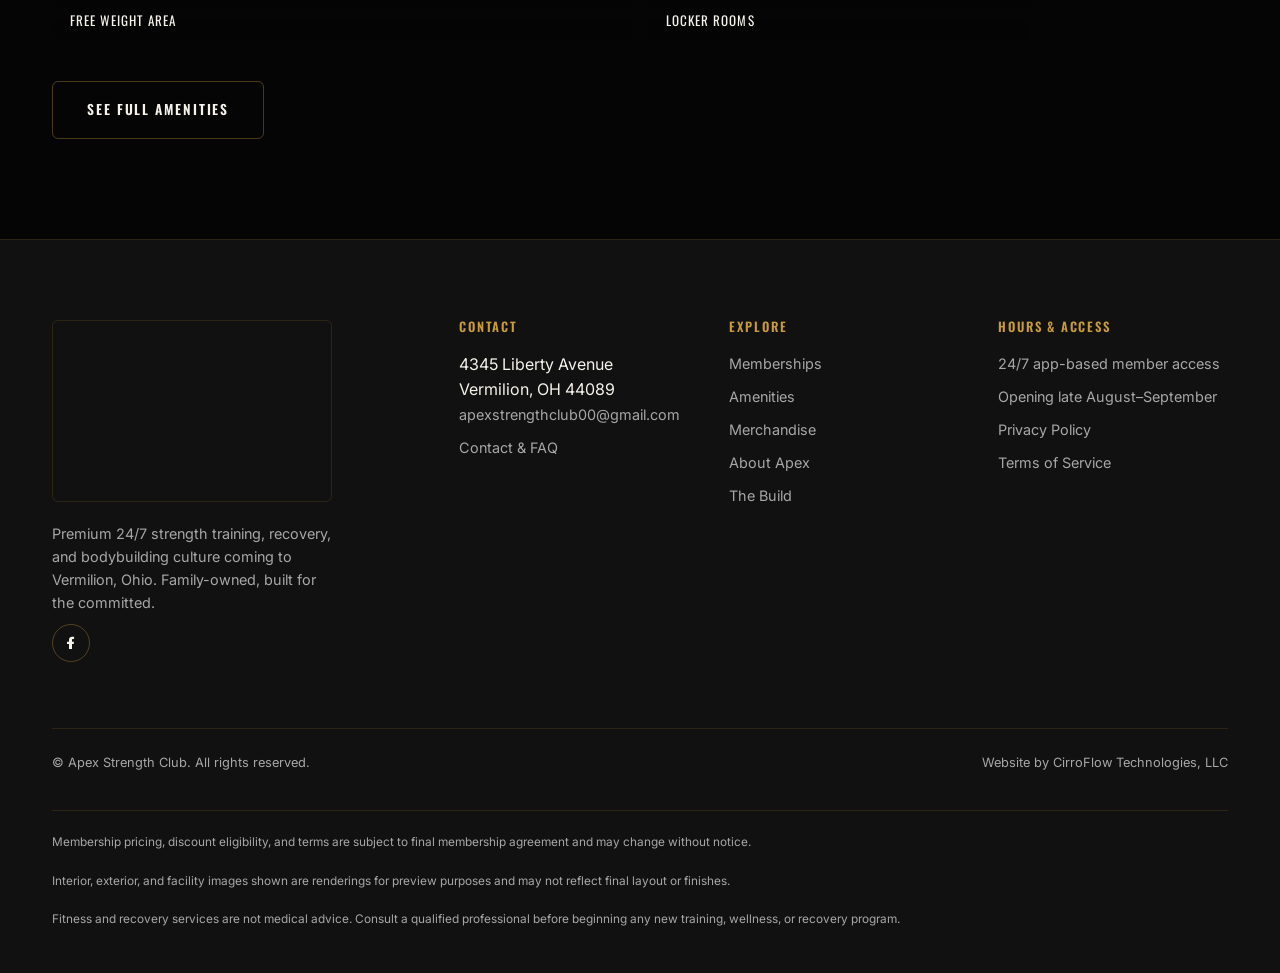
==== commit 9edf8351: "Remove email list; point update CTAs at Facebook instead There is no email list and none is planned." ====
--- a/index.html
+++ b/index.html
@@ -150,12 +150,12 @@
 </div>
 <div id="sticky-cta-ph"></div>
 
-<script src="assets/js/components.js?v=6"></script>
+<script src="assets/js/components.js?v=7"></script>
 <script>
   document.getElementById('nav-ph').innerHTML = NAV(document.body.dataset.page);
   document.getElementById('footer-ph').innerHTML = FOOTER;
   document.getElementById('sticky-cta-ph').innerHTML = MOBILE_STICKY_CTA;
 </script>
-<script src="assets/js/script.js?v=5"></script>
+<script src="assets/js/script.js?v=6"></script>
 </body>
 </html>
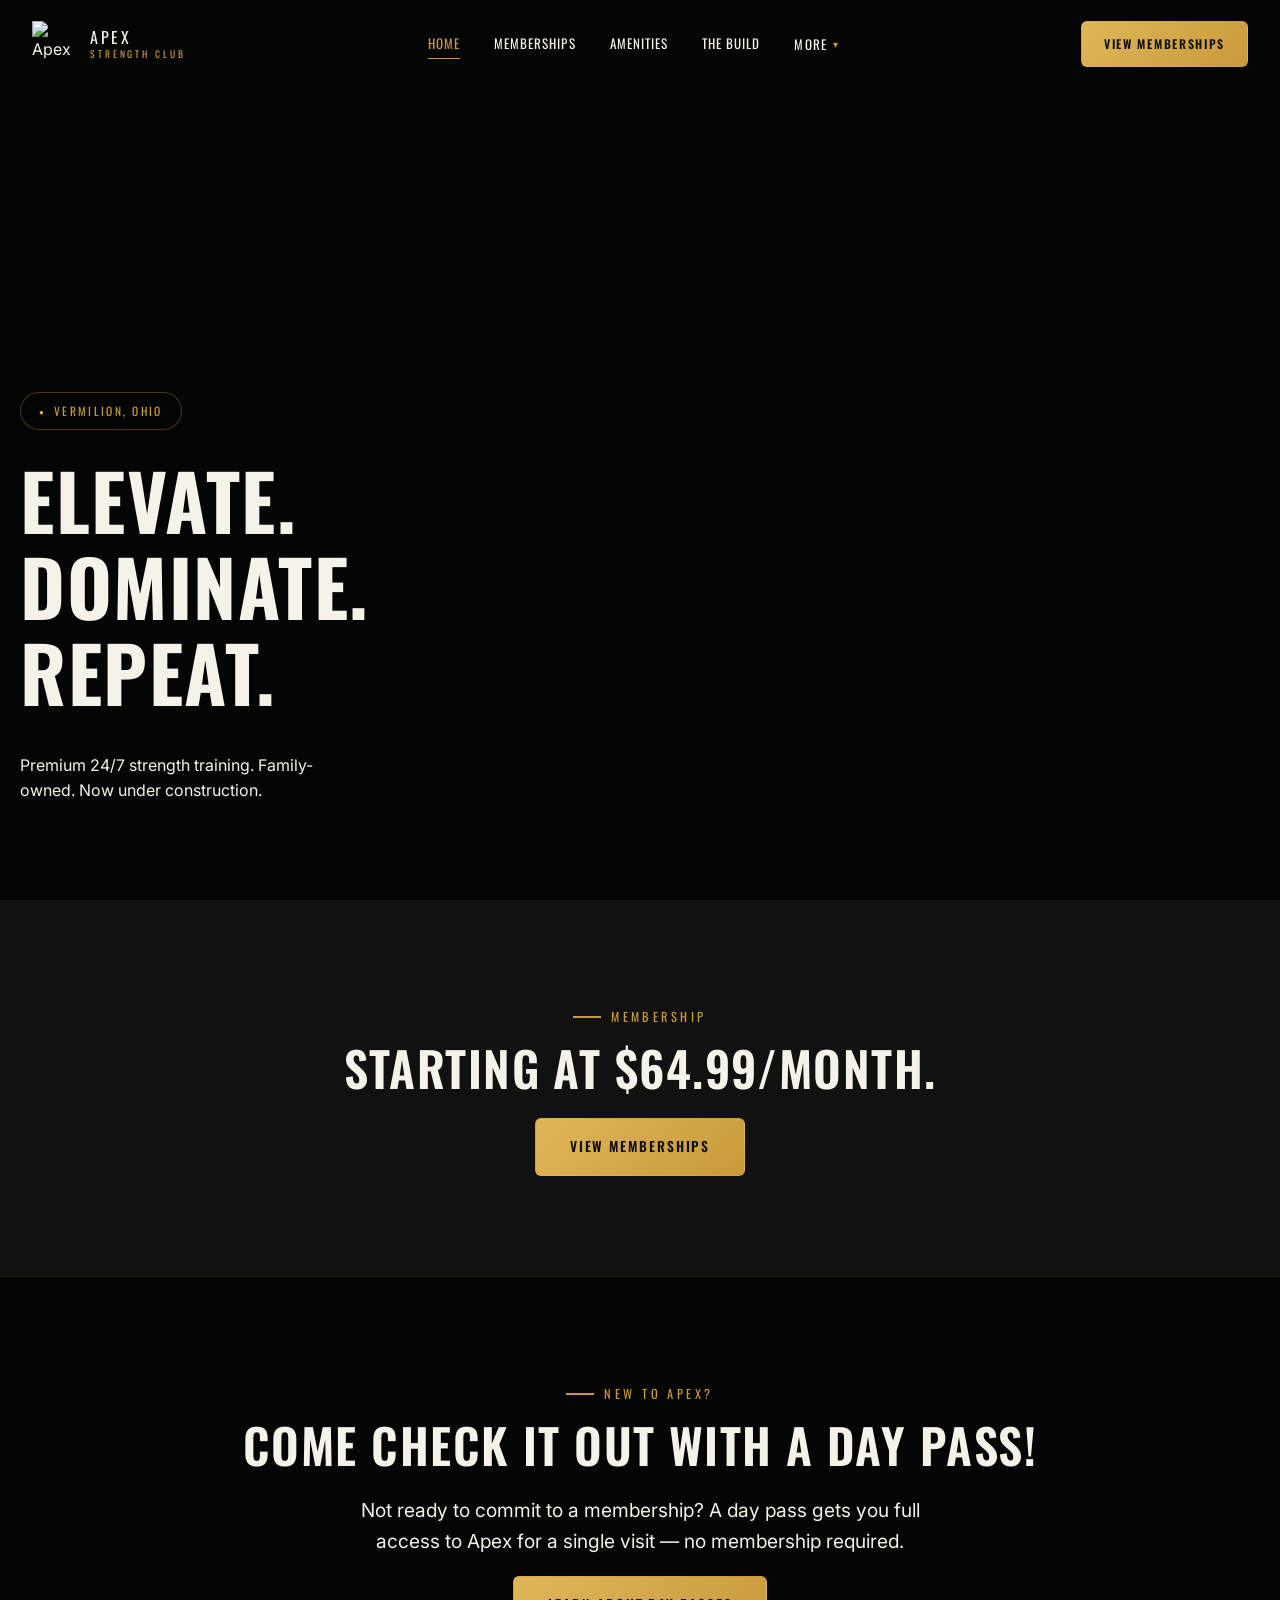
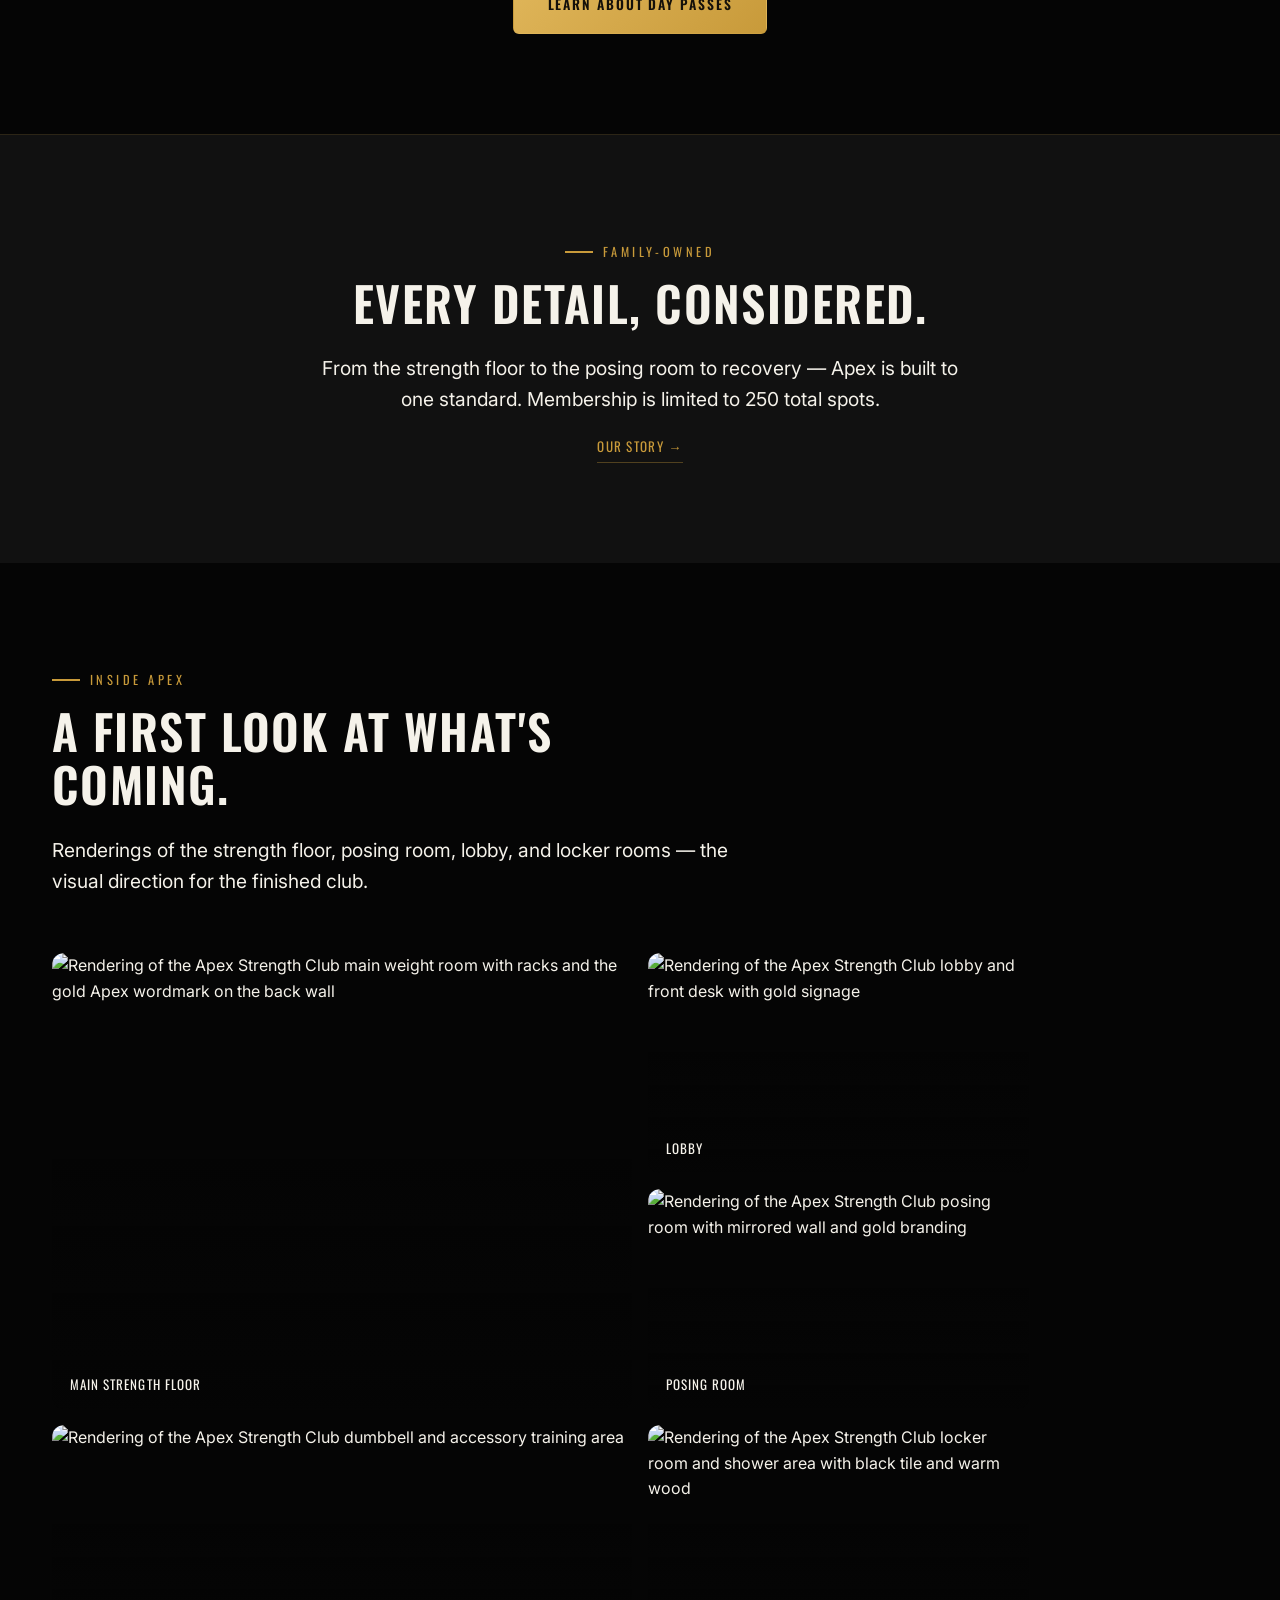
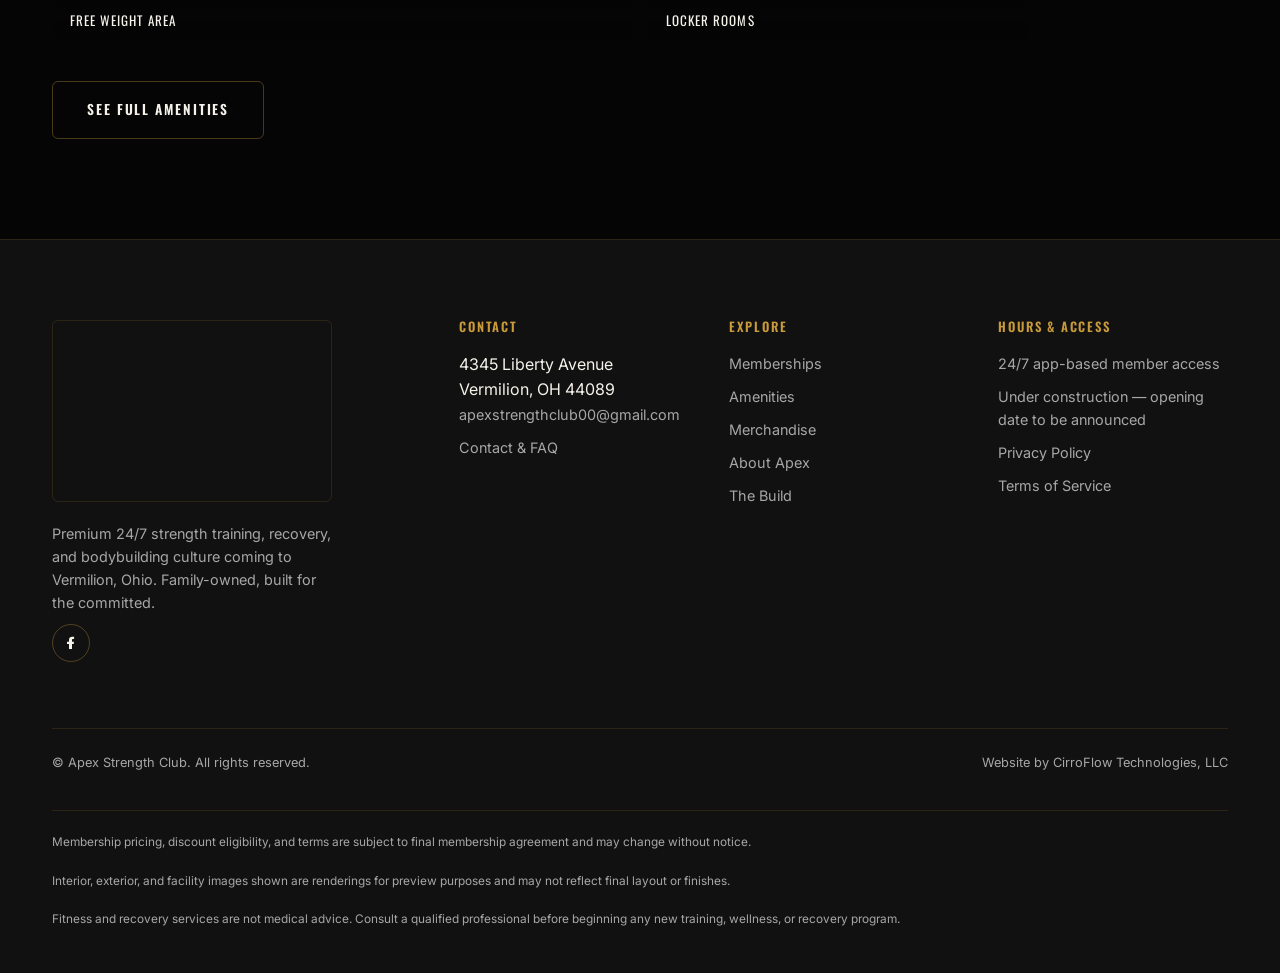
==== commit 742e7cd0: "Remove fixed opening date; tie timeline to construction milestones Owner reports significant constru" ====
--- a/index.html
+++ b/index.html
@@ -65,7 +65,7 @@
     <div class="container hero-content">
       <span class="hero-badge">Vermilion, Ohio</span>
       <h1>Elevate.<br>Dominate.<br>Repeat.</h1>
-      <p class="lead" style="max-width:340px; font-size:1rem;">Premium 24/7 strength training. Family-owned. Opening late summer.</p>
+      <p class="lead" style="max-width:340px; font-size:1rem;">Premium 24/7 strength training. Family-owned. Now under construction.</p>
     </div>
   </section>
 
